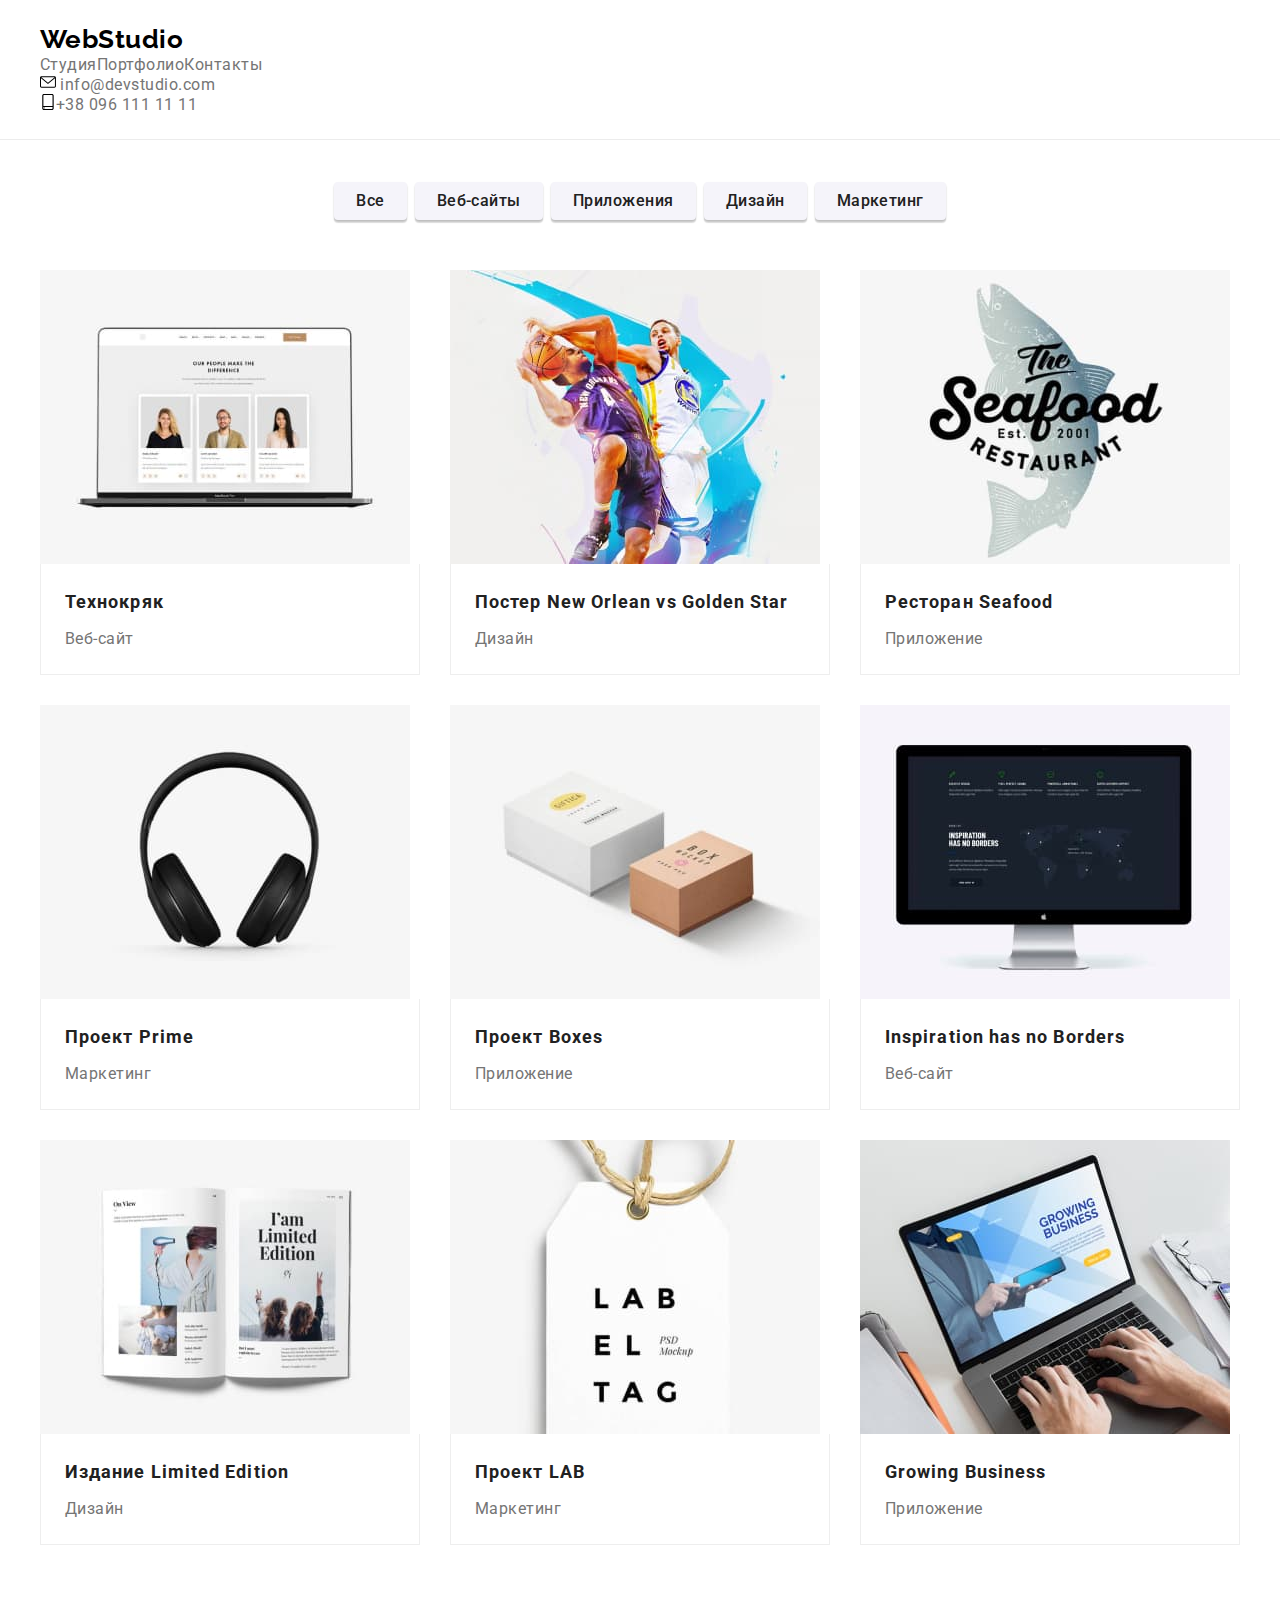
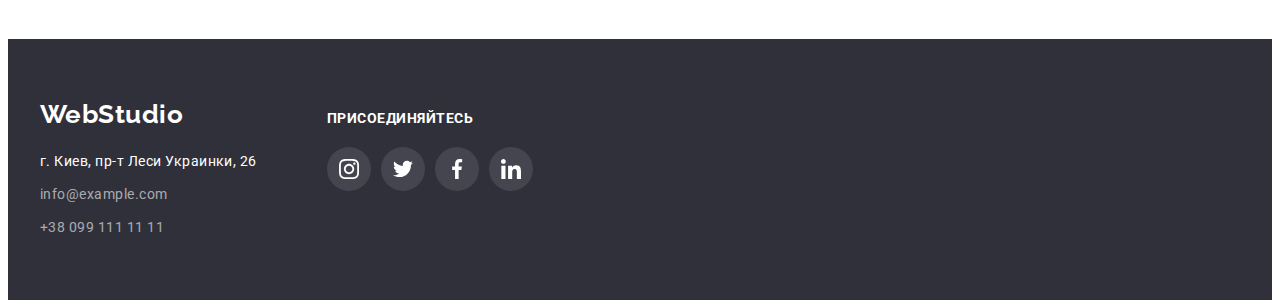
==== portfolio.html @ ff33acdc "Начало 7дз" ====
<!DOCTYPE html>
<html lang="en">

<head>
    <meta charset="UTF-8">
    <meta http-equiv="X-UA-Compatible" content="IE=edge">
    <meta name="viewport" content="width=device-width, initial-scale=1.0">
    <title>Document</title>
    <link rel="preconnect" href="https://fonts.googleapis.com">
    <link rel="preconnect" href="https://fonts.gstatic.com" crossorigin>
    <link
        href="https://fonts.googleapis.com/css2?family=Raleway:wght@700&family=Roboto:wght@400;500;700;900&display=swap"
        rel="stylesheet">
    <link rel="stylesheet" href="https://cdnjs.cloudflare.com/ajax/libs/modern-normalize/1.1.0/modern-normalize.min.css"
        integrity="sha512-wpPYUAdjBVSE4KJnH1VR1HeZfpl1ub8YT/NKx4PuQ5NmX2tKuGu6U/JRp5y+Y8XG2tV+wKQpNHVUX03MfMFn9Q=="
        crossorigin="anonymous" referrerpolicy="no-referrer"/>
    <link rel="stylesheet" href="./css/styles.css">
</head>

<body>

    <!-- HEADER -->

    <header class="header">
        <div class="container header-box">
            <a href="./index.html" class="logo"><span class="item">Web</span>Studio</a>
            <nav>
                <ul class="nav">
                    <li class="nav-item">
                        <a href="index.html" class="nav-link">Студия</a>
                    </li>
                    <li class="nav-item">
                        <a href="portfolio.html" class="nav-link current">Портфолио</a>
                    </li>
                    <li class="nav-item">
                        <a href="#contact" class="nav-link">Контакты</a>
                    </li>
                </ul>
            </nav>
            <ul class="list">
                <li class="list-item">
                    <a href="mailto:info@devstudio.com" class="nav-contact">
                        <svg class="list-icon" width="16" height="16">
                            <use href="./images/icons.svg#envelope"></use>
                        </svg> info@devstudio.com
                    </a>
                </li>
                <li class="list-item">
                    <a href="tel:+380961111111" class="nav-contact">
                        <svg class="list-icon" width="16" height="16">
                            <use href="./images/icons.svg#smartphone"></use>
                        </svg>+38 096 111 11 11
                    </a>
                </li>
            </ul>
        </div>
    </header>


    <main>
        <section class="portfolio">
            <div class="container ">
                <h1 class="hiden-title">Галерея проектов</h1>
                <ul class="filter">
                    <li class="filter-item">
                        <button type="button" class="filter-btn">Все</button>
                    </li>
                    <li class="filter-item">
                        <button type="button" class="filter-btn">Веб-сайты</button>
                    </li>
                    <li class="filter-item">
                        <button type="button" class="filter-btn">Приложения</button>
                    </li>
                    <li class="filter-item">
                        <button type="button" class="filter-btn">Дизайн</button>
                    </li>
                    <li class="filter-item">
                        <button type="button" class="filter-btn">Маркетинг</button>
                    </li>
                </ul>
                <ul class="project">
                    <li class="project-item">
                        <a href="">
                            <div class="project-thumb">
                                <img src="images/lud.jpg" Alt="Три человека" width="370">
                                <p class="project-overlay" >Технокряк это современная площадка распространения коронавируса. Компании используют эту платформу для цифрового шпионажа и атак на защищённые сервера конкурентов.</p>
                            </div>
                            <div class="project-box">
                                <h2 class="project-title">Технокряк</h2>
                                <p class="project-text">Веб-сайт</p>
                            </div>
                        </a>
                    </li>
                    <li class="project-item">
                        <a href="">
                            <div class="project-thumb">
                                <img src="images/kar.jpg" Alt="Баскетболисты" width="370">
                                <p class="project-overlay" >Технокряк это современная площадка распространения коронавируса. Компании используют эту платформу для цифрового шпионажа и атак на защищённые сервера конкурентов.</p>
                            </div>
                            <div class="project-box">
                                <h2 class="project-title">Постер New Orlean vs Golden Star</h2>
                                <p class="project-text">Дизайн</p>
                            </div>
                        </a>
                    </li>
                    <li class="project-item">
                        <a href="">
                            <div class="project-thumb">
                                <img src="images/logo.jpg" Alt="Логотип ресторана" width="370">
                                <p class="project-overlay" >Технокряк это современная площадка распространения коронавируса. Компании используют эту платформу для цифрового шпионажа и атак на защищённые сервера конкурентов.</p>
                            </div>
                            <div class="project-box">
                                <h2 class="project-title">Ресторан Seafood</h2>
                                <p class="project-text">Приложение</p>
                            </div>
                        </a>
                    </li>
                    <li class="project-item">
                        <a href="">
                            <div class="project-thumb">
                                <img src="images/nua.jpg" Alt="Наушники" width="370">
                                <p class="project-overlay" >Технокряк это современная площадка распространения коронавируса. Компании используют эту платформу для цифрового шпионажа и атак на защищённые сервера конкурентов.</p>
                            </div>
                            <div class="project-box">
                                <h2 class="project-title">Проект Prime</h2>
                                <p class="project-text">Маркетинг</p>
                            </div>
                        </a>
                    </li>
                    <li class="project-item">
                        <a href="">
                            <div class="project-thumb">
                                <img src="images/kub.jpg" Alt="Две коробки" width="370">
                                <p class="project-overlay" >Технокряк это современная площадка распространения коронавируса. Компании используют эту платформу для цифрового шпионажа и атак на защищённые сервера конкурентов.</p>
                            </div>
                            <div class="project-box">
                                <h2 class="project-title">Проект Boxes</h2>
                                <p class="project-text">Приложение</p>
                            </div>
                        </a>
                    </li>
                    <li class="project-item">
                        <a href="">
                            <div class="project-thumb">
                                <img src="images/com.jpg" Alt="Монитор" width="370">
                                <p class="project-overlay" >Технокряк это современная площадка распространения коронавируса. Компании используют эту платформу для цифрового шпионажа и атак на защищённые сервера конкурентов.</p>
                            </div>
                            <div class="project-box">
                                <h2 class="project-title">Inspiration has no Borders</h2>
                                <p class="project-text">Веб-сайт</p>
                            </div>
                        </a>
                    </li>
                    <li class="project-item">
                        <a href="">
                            <div class="project-thumb">
                                <img src="images/kniga.jpg" Alt="Открытая книга" width="370">
                                <p class="project-overlay" >Технокряк это современная площадка распространения коронавируса. Компании используют эту платформу для цифрового шпионажа и атак на защищённые сервера конкурентов.</p>
                            </div>
                            <div class="project-box">
                                <h2 class="project-title">Издание Limited Edition</h2>
                                <p class="project-text">Дизайн</p>
                            </div>
                        </a>
                    </li>
                    <li class="project-item">
                        <a href="">
                            <div class="project-thumb">
                                <img src="images/yarl.jpg" Alt="Ярлык" width="370">
                                <p class="project-overlay" >Технокряк это современная площадка распространения коронавируса. Компании используют эту платформу для цифрового шпионажа и атак на защищённые сервера конкурентов.</p>
                            </div>
                            <div class="project-box">
                                <h2 class="project-title">Проект LAB</h2>
                                <p class="project-text">Маркетинг</p>
                            </div>
                        </a>
                    </li>
                    <li class="project-item">
                        <a href="">
                            <div class="project-thumb">
                                <img src="images/not.jpg" Alt="Набирание текста на ноутбуке" width="370">
                                <p class="project-overlay" >Технокряк это современная площадка распространения коронавируса. Компании используют эту платформу для цифрового шпионажа и атак на защищённые сервера конкурентов.</p>
                            </div>
                            <div class="project-box">
                                <h2 class="project-title">Growing Business</h2>
                                <p class="project-text">Приложение</p>
                            </div>
                        </a>
                    </li>
                </ul>
            </div>
        </section>
    </main>

    <!-- FOOTER -->

    <footer class="footer">
        <div class="container footer-box">
            <div>
                <a href="./index.html" class="logo-footer"><span class="item">Web</span>Studio</a>
                <address id="contact">
                    <ul class="contacts-list">
                        <li class="contacts-item">
                            <a href="https://goo.gl/maps/67UM73fhqofaFtAK9" target="_blank" rel="noreferrer noopener"
                                class="contacts-address">г.
                                Киев, пр-т Леси Украинки, 26
                            </a>
                        </li>
                        <li class="contacts-item">
                            <a href="mailto:info@example.com" class="contacts-link">info@example.com</a>
                        </li>
                        <li class="contacts-item">
                            <a href="tel:+380991111111" class="contacts-link">+38 099 111 11 11</a>
                        </li>
                    </ul>
                </address>
            </div>

            <div class="footer-footer">
                <h2 class="footer-title">Присоединяйтесь</h2>
                <ul class="social-list">
                    <li class="social-item">
                        <a href="https://www.instagram.com" target="_blank" rel="noreferrer noopener"
                            class="social-link footer-link">
                            <svg class="social-icon" width="20" height="20">
                                <use href="./images/icons.svg#instagram"></use>
                            </svg>
                        </a>
                    </li>
                    <li class="social-item">
                        <a href="https://twitter.com" target="_blank" rel="noreferrer noopener"
                            class="social-link footer-link">
                            <svg class="social-icon" width="20" height="20">
                                <use href="./images/icons.svg#twitter"></use>
                            </svg>
                        </a>
                    </li>
                    <li class="social-item">
                        <a href="https://m.facebook.com" target="_blank" rel="noreferrer noopener"
                            class="social-link footer-link">
                            <svg class="social-icon" width="20" height="20">
                                <use href="./images/icons.svg#facebook"></use>
                            </svg>
                        </a>
                    </li>
                    <li class="social-item">
                        <a href="https://www.linkedin.com" target="_blank" rel="noreferrer noopener"
                            class="social-link footer-link">
                            <svg class="social-icon" width="20" height="20">
                                <use href="./images/icons.svg#linkedin"></use>
                            </svg>
                        </a>
                    </li>
                </ul>
            </div>
        </div>
    </footer>
</body>

</html>
---- css/styles.css ----
:root {
  --basic-color: #757575;
  --secondary-color: #212121;
  --accent-color: #2196f3;
  --background-color: #ffffff;
  --second-color: #2f303a;
  --grey-color: #f5f4fa;
}

body {
  padding-top: 80px;
  background-color: var(--background-color);
  background-color: var(--background-color);
  color: var(--basic-color);
  font-family: "Roboto", sans-serif;
  letter-spacing: 0.03em;
  text-decoration: none;
}

a {
  text-decoration: none;
  color: inherit;
}

ul {
  list-style: none;
  padding: 0;
  margin: 0;
}

h1,
h2,
h3,
h4,
p {
  margin: 0;
}

section {
  padding-top: 94px;
  padding-bottom: 94px;
}

::placeholder {
  font-size: 14px;
  line-height: 1.14;
  letter-spacing: 0.01em;
  color: rgba(117, 117, 117, 0.5);
}

.container {
  width: 1200px;
  padding-left: 15px;
  padding-right: 15px;
  margin-left: auto;
  margin-right: auto;
}

header {
  position: fixed;
  width: 100%;
  background: var(--background-color);
  top: 0;
  left: 0;
  padding-top: 24px;
  padding-bottom: 25px;
  border-bottom: 1px solid #ececec;

  z-index: 9;
}

.header {
  display: flex;
  align-items: center;
}

.nav {
  display: flex;
}

.contacts {
  display: flex;
  margin-left: auto;
}

.nav__item:not(:last-child) {
  margin-right: 50px;
}

.contacts__item:not(:last-child) {
  margin-right: 50px;
}

.logo {
  margin-right: 93px;
  font-family: "Raleway", sans-serif;
  font-weight: 700;
  font-size: 26px;
  line-height: 1.19;
  color: #000000;
}
.logo-item {
  color: var(--accent-color);
}

.nav__link {
  position: relative;
  padding-top: 32px;
  padding-bottom: 32px;
  font-weight: 500;
  font-size: 14px;
  line-height: 1.14;
  letter-spacing: 0.02em;
  color: var(--secondary-color);

  transition: color 250ms cubic-bezier(0.4, 0, 0.2, 1);
}

.nav__link--current {
  color: var(--accent-color);
}

.nav__link--current::after {
  content: " ";
  position: absolute; 
  left: 0px;
  bottom: 0px;
  width: 100%;
  height: 4px;
  background: var(--accent-color);
  border-radius: 2px;
}


.nav__link:hover,
.nav__link:focus {
  color: var(--accent-color);
}

.contacts__link {
  display: flex;
  font-weight: 500;
  font-size: 14px;
  line-height: 1.14;
  letter-spacing: 0.02em;
  color: var(--basic-color);
  fill: var(--basic-color);

  transition: fill 250ms cubic-bezier(0.4, 0, 0.2, 1), 
  color 250ms cubic-bezier(0.4, 0, 0.2, 1);
}
.contacts__link:hover,
.contacts__link:focus {
  color: var(--accent-color);
  fill: var(--accent-color);
}

.contacts__icon {
  margin-right: 10px;
}

/* HERO */

.hero {
  padding-top: 200px;
  padding-bottom: 200px;
  text-align: center;

  max-width: 1600px;
  max-height: 600px;
  margin-left: auto;
  margin-right: auto;
  background: #c4c4c4;
  background-image: linear-gradient(
      to right,
      rgba(47, 48, 58, 0.4),
      rgba(47, 48, 58, 0.4)
    ),
    url("../images/Img.jpeg");
  background-repeat: no-repeat;
  background-position: center;
  background-size: cover;
}

.hero-title {
  margin-bottom: 30px;
  font-weight: 900;
  font-size: 44px;
  line-height: 1.36;
  letter-spacing: 0.06em;
  text-transform: uppercase;
  color: var(--background-color);
}

.button {
  display: inline-block;
  border-radius: 4px;
  padding: 10px 32px;
  min-width: 200px;
  min-height: 50px;

  background: var(--accent-color);
  box-shadow: 0px 4px 4px rgba(0, 0, 0, 0.15);
  border: var(--accent-color);

  color: var(--background-color);
  font-weight: 700;
  font-size: 16px;
  line-height: 1.88;
  letter-spacing: 0.06em;
  text-decoration: none;
  text-align: center;

  transition: background-color 250ms cubic-bezier(0.4, 0, 0.2, 1), 
  color 250ms cubic-bezier(0.4, 0, 0.2, 1);
}
.button:hover,
.button:focus {
  background-color: var(--background-color);
  color: var(--accent-color);
}

/* MODAL */
.backdrop {
  position: fixed;
  top: 0;
  left: 0;
  width: 100%;
  height: 100%;
  background: rgba(0, 0, 0, 0.2);

  opacity: 1;
  transition: opacity 250ms cubic-bezier(0.4, 0, 0.2, 1);
  z-index: 10;
}

.backdrop.is-hidden {
  opacity: 0;
  pointer-events: none;
} 

.modal {
position: absolute;
top: 50%;
left: 50%;
padding: 40px;
transform: translate(-50%, -50%);
min-width: 528px;
min-height: 581px;

background: var(--background-color);
box-shadow: 0px 1px 3px rgba(0, 0, 0, 0.12), 0px 1px 1px rgba(0, 0, 0, 0.14), 0px 2px 1px rgba(0, 0, 0, 0.2);
border-radius: 4px;
}

.button-close {
  position: absolute;
  display: flex;
  align-items: center;
  justify-content: center;
  padding: 0px;
  top: 8px;
  right: 8px;
  width: 30px;
  height: 30px;
  border: none;
  background: var(--background-color);
  cursor: pointer;
}

.modal-close {
  transition: fill 250ms cubic-bezier(0.4, 0, 0.2, 1);
}

.modal-close:hover,
.modal-close:focus {
  fill: var(--accent-color);
}

.modal-title {
  margin-bottom: 30px;
  margin-top: 0px;
  font-weight: 700;
  font-size: 20px;
  line-height: 1.15;
  text-align: center;
  letter-spacing: 0.03em;

  color: var(--secondary-color);
}

.form {
  width: 100%
}

.form-label {
  position: relative;
  display: flex;
  flex-direction: column;
  margin-bottom: 28px;

  transition: fill 250ms cubic-bezier(0.4, 0, 0.2, 1);
}

.form-comment {
  margin-bottom: 20px;
}

.form-text {
  position: absolute;
  top: -18px;
  width: 25px;
  height: 14px;
  
  font-size: 12px;
  line-height: 1.16;
  letter-spacing: 0.01em;

  color: var(--basic-color);
}

.form-input {
  outline: none;
  height: 40px;
  padding: 12px;
  padding-left: 42px;
  border: 1px solid rgba(33, 33, 33, 0.2);
  border-radius: 4px;
  cursor: pointer;

  transition: border 250ms cubic-bezier(0.4, 0, 0.2, 1);
}

.form-input:hover,
.form-input:focus,
.form-textarea:hover,
.form-textarea:focus {
  border: 1px solid var(--accent-color);
}

.form-item {
  position: absolute;
  transform: translateY(50%);
  left: 12px;
}

.form-label:hover,
.form-label:focus {
  fill: var(--accent-color)
}

.form-input:focus ~ .form-item {
  fill: var(--accent-color);
}

.form-textarea {
  outline: none;
  border: 1px solid rgba(33, 33, 33, 0.2);
  border-radius: 4px;
  padding: 12px 16px;
  width: 100%;
  min-height: 120px;
  resize: none;
}

.checkbox {
  display: flex;
  align-items: center;
  justify-content: center;
  margin-bottom: 30px;
  font-size: 14px;
  line-height: 1.71;
  letter-spacing: 0.03em;

  color: var(--basic-color); 
}

.checkbox-input {
  /* appearance: none; */
  position: absolute;
  width: 1px;
  height: 1px;
  margin: -1px;
  border: 0px;
  padding: 0px;
  clip: rect(0 0 0 0);
  overflow: hidden;
}

.checkbox-input:checked + .checkbox-item {
  border-color: var(--accent-color);
  background-color: var(--accent-color);
}

.checkbox-item {
    display: flex;
    width: 16px;
    height: 15px;
    margin-right: 7px;
    align-items: center;
    border: solid 2px var(--secondary-color);
    border-radius: 2px;

    transition: background-color 250ms cubic-bezier(0.4, 0, 0.2, 1),
    border 250ms cubic-bezier(0.4, 0, 0.2, 1);
}

.terms {
  position: relative;
  color: var(--accent-color);
}

.terms:after {
  content: " ";
  position: absolute; 
  left: 0px;
  bottom: 1px;
  width: 100%;
  height: 1px;
  background: var(--accent-color);
}

.form-btn {
  padding: 10px 55px 10px 56px;
  font-weight: 700;
  font-size: 16px;
  line-height: 1.88;

  align-items: center;
  text-align: center;
  letter-spacing: 0.06em;
  cursor: pointer;

  color: var(--background-color);
  width: 200px;
  height: 50px;

  background: var(--accent-color);
  box-shadow: 0px 4px 4px rgba(0, 0, 0, 0.15);
  border-radius: 4px;
  border: none;

  transition: background-color 250ms cubic-bezier(0.4, 0, 0.2, 1), 
  color 250ms cubic-bezier(0.4, 0, 0.2, 1);
}

.form-btn:hover,
.form-btn:focus {
  color: var(--accent-color);
  background: var(--background-color);
}



/* ADVANTAGE */
.advantage-title {
  display: none;
}

.advantage-list {
  display: flex;
}

.advantage-item:not(:last-child) {
  margin-right: 30px;
}

.advantage-item {
  width: calc((100% - 90px) / 4);
}

.advantage-box {
  display: flex;
  background: var(--grey-color);
  border-radius: 4px;
  margin-bottom: 30px;
  height: 120px;
  align-items: center;
  justify-content: center;
}

.advantage-icon {
  display: flex;
  width: 70px;
  height: 70px;
}

.advantage-name {
  margin-bottom: 10px;
  font-weight: 700;
  font-size: 14px;
  line-height: 1.14;
  text-transform: uppercase;
  color: var(--secondary-color);
}

.advantage-text {
  font-size: 14px;
  line-height: 1.71;
  color: var(--basic-color);
}

/* WORK */

.work {
  padding-top: 0px;
}

.work-title {
  margin-bottom: 50px;
  font-weight: 700;
  font-size: 36px;
  line-height: 1.16;
  text-align: center;
  color: var(--secondary-color);
}

.work-list {
  display: flex;
}

.work-list img {
  display: block;
}

.work-item {
  position: relative;
  display: inline;
}

.work-item:not(:last-child) {
  margin-right: 30px;
}

.applications {
  position: absolute;
  bottom: 0;
  min-width: 370px;
  min-height: 70px;
  background: rgba(47, 48, 58, 0.8);
}

.applications-text {
padding-top: 27px;
padding-bottom: 27px;
font-size: 14px;
line-height: 1.14;
text-align: center;
color: var(--background-color);

}

/* TEAM */
.team {
  text-align: center;
  background-color: var(--grey-color);
}

.team-title {
  margin-bottom: 50px;
  font-weight: 700;
  font-size: 36px;
  line-height: 1.16;
  color: var(--secondary-color);
}

.team-list {
  display: flex;
}

.team-item {
  padding-bottom: 30px;
  background: var(--background-color);
  box-shadow: 0px 1px 3px rgba(0, 0, 0, 0.12), 0px 1px 1px rgba(0, 0, 0, 0.14),
    0px 2px 1px rgba(0, 0, 0, 0.2);
  border-radius: 0px 0px 4px 4px;
}

.team-item:not(:last-child) {
  margin-right: 30px;
}

.social-list {
  display: flex;
  justify-content: center;
}

.social-link {
  display: flex;
  justify-content: center;
  align-items: center;
  width: 44px;
  height: 44px;
  border-radius: 50%;
  fill: #afb1b8;
  background: rgba(255, 255, 255, 0.1);

  transition: background-color 250ms cubic-bezier(0.4, 0, 0.2, 1),
   fill 250ms cubic-bezier(0.4, 0, 0.2, 1);
}

.social-link:hover,
.social-link:focus {
  background-color: var(--accent-color);
  fill: var(--background-color);
}

.social-item:not(:last-child) {
  margin-right: 10px;
}

.team-name {
  margin-top: 30px;
  font-weight: 500;
  font-size: 16px;
  line-height: 1.19;
  text-align: center;
  color: var(--secondary-color);
}
.team-job {
  margin-top: 10px;
  margin-bottom: 16px;
  font-size: 16px;
  line-height: 1.19;
  text-align: center;
  color: var(--basic-color);
}

/* CLIENTS */

.clients-title {
  margin-bottom: 50px;
  font-weight: 700;
  font-size: 36px;
  line-height: 1.16;
  text-align: center;
  color: var(--secondary-color);
}

.clients-list {
  display: flex;
}

.clients-item:not(:last-child) {
  margin-right: 30px;
}

.clients-link {
  display: flex;
  justify-content: center;
  align-items: center;
  width: 170px;
  height: 92px;
  border: 1px solid #afb1b8;
  border-radius: 4px;
  fill: #afb1b8;

  transition: border-color 250ms cubic-bezier(0.4, 0, 0.2, 1), 
  fill 250ms cubic-bezier(0.4, 0, 0.2, 1);
}

.clients-link:hover,
.clients-link:focus {
  border-color: var(--accent-color);
  fill: var(--accent-color);
}

/* FOOTER */

.logo-footer {
  font-family: "Raleway", sans-serif;
  font-weight: 700;
  font-size: 26px;
  line-height: 1.19;
  color: var(--background-color);
}

.footer {
  padding-top: 60px;
  padding-bottom: 60px;
  background: var(--second-color);
}

.footer-box {
  display: flex;
  align-items: baseline;
}

.contacts-link {
  font-style: normal;
  font-size: 14px;
  line-height: 1.71;
  color: rgba(255, 255, 255, 0.6);

  transition: color 250ms cubic-bezier(0.4, 0, 0.2, 1);
}

.contacts-list {
  margin-top: 20px;
}

.contacts-item:not(:first-child) {
  margin-top: 9px;
}
.contacts-address {
  font-style: normal;
  font-size: 14px;
  line-height: 1.71;
  color: var(--background-color);
  transition: color 250ms cubic-bezier(0.4, 0, 0.2, 1);
}

.contacts-link:hover,
.contacts-address:hover,
.contacts-link:focus,
.contacts-address:focus {
  color: var(--accent-color);
}

.footer-footer {
  margin-left: 70px;
}

.footer-title {
  margin-bottom: 20px;
  font-weight: 700;
  font-size: 14px;
  line-height: 1.14;
  text-transform: uppercase;

  color: var(--background-color);
}

.footer-link {
  fill: var(--background-color);
}

.footer-subscription {
  margin-left: 93px;
}

.footer-form {
  display: flex;
  min-width: 570px;
}

.input-subscription {
  padding-left: 16px;
  min-width: 358px;
  font-size: 16px;
  line-height: 1.25;
  letter-spacing: 0.03em;

  outline: none;
  background: var(--second-color);
  color: rgba(255, 255, 255, 0.6);
  border: 1px solid rgba(255, 255, 255, 0.3);
  filter: drop-shadow(0px 4px 4px rgba(0, 0, 0, 0.15));
  border-radius: 4px;
}

.input-subscription::placeholder {
  color: rgba(255, 255, 255, 0.6);
}

.btn-subscription {
  display: flex;
  margin-left: 12px;
  width: 200px;
  height: 50px;
  padding: 10px 28px 10px 29px;

  font-weight: 700;
  font-size: 16px;
  line-height: 1.88;

  align-items: center;
  text-align: center;
  letter-spacing: 0.06em;

  color: var(--background-color);
  fill: var(--background-color);

  background: var(--accent-color);
  box-shadow: 0px 4px 4px rgba(0, 0, 0, 0.15);
  border-radius: 4px;
  border: none;

  transition: background-color 250ms cubic-bezier(0.4, 0, 0.2, 1), 
  color 250ms cubic-bezier(0.4, 0, 0.2, 1), 
  fill 250ms cubic-bezier(0.4, 0, 0.2, 1);
}

.btn-subscription:hover,
.btn-subscription:focus {
  background-color: var(--background-color);
  color: var(--accent-color);
  fill: var(--accent-color);
}

.send-icon {
  margin-left: 10px;
}

/* Портфолио */

.hiden-title {
  display: none;
}

.filter {
  display: flex;
  justify-content: center;
  margin-bottom: 50px;
}

.filter-btn {
  padding: 6px 22px;
  box-shadow: 0px 3px 1px rgba(0, 0, 0, 0.1), 0px 1px 2px rgba(0, 0, 0, 0.08),
    0px 2px 2px rgba(0, 0, 0, 0.12);
  background: var(--grey-color);
  border-radius: 4px;
  border: transparent;
  cursor: pointer;

  font-family: "Roboto", sans-serif;
  color: var(--secondary-color);
  font-weight: 500;
  font-size: 16px;
  line-height: 1.62;
  letter-spacing: 0.03em;
  text-align: center;
 
  transition: background-color 250ms cubic-bezier(0.4, 0, 0.2, 1), 
  color 250ms cubic-bezier(0.4, 0, 0.2, 1);

}

.filter-item:not(:last-child) {
  margin-right: 8px;
}

.filter-btn:hover,
.filter-btn:focus {
  background-color: var(--accent-color);
  color: var(--background-color);
}

.project {
  display: flex;
  flex-wrap: wrap;
}

.project-item:nth-child(3n) {
  margin-right: 0px;
}

.project-item {
  width: calc((100% - 60px) / 3);
  margin-right: 30px;
  margin-bottom: 30px;
  background: var(--background-color);
}

.project-item:hover {
    box-shadow: 0px 1px 1px rgba(0, 0, 0, 0.12), 0px 4px 4px rgba(0, 0, 0, 0.06),
    1px 4px 6px rgba(0, 0, 0, 0.16);
}

.project-item:nth-last-child(-n + 3) {
  margin-bottom: 0px;
}

.project-item img {
  display: block;
}

.project-box {
  display: block;
  margin-top: 0px;
  padding: 20px 24px;
  background: var(--background-color);

  border-bottom: 1px solid #eeeeee;
  border-left: 1px solid #eeeeee;
  border-right: 1px solid #eeeeee;
}

.project-title {
  margin-bottom: 4px;
  font-weight: 700;
  font-size: 18px;
  line-height: 2;
  letter-spacing: 0.06em;
  color: var(--secondary-color);
}

.project-text {
  font-size: 16px;
  line-height: 1.88;
  color: var(--basic-color);
}

.project-thumb {
  position: relative;
  overflow: hidden;
}

.project-overlay {
  position: absolute;
  left: 0px;
  bottom: 0px;
  height: 100%;
  width: 100%; 
  font-size: 18px;
  line-height: 1.56;
  padding: 63px 24px;
  color: var(--background-color);
  background: var(--accent-color);


  transform: translateY(100%);
  transition: transform 250ms cubic-bezier(0.4, 0, 0.2, 1);
}

.project-item:hover .project-overlay {
  transform: translateY(0);
}
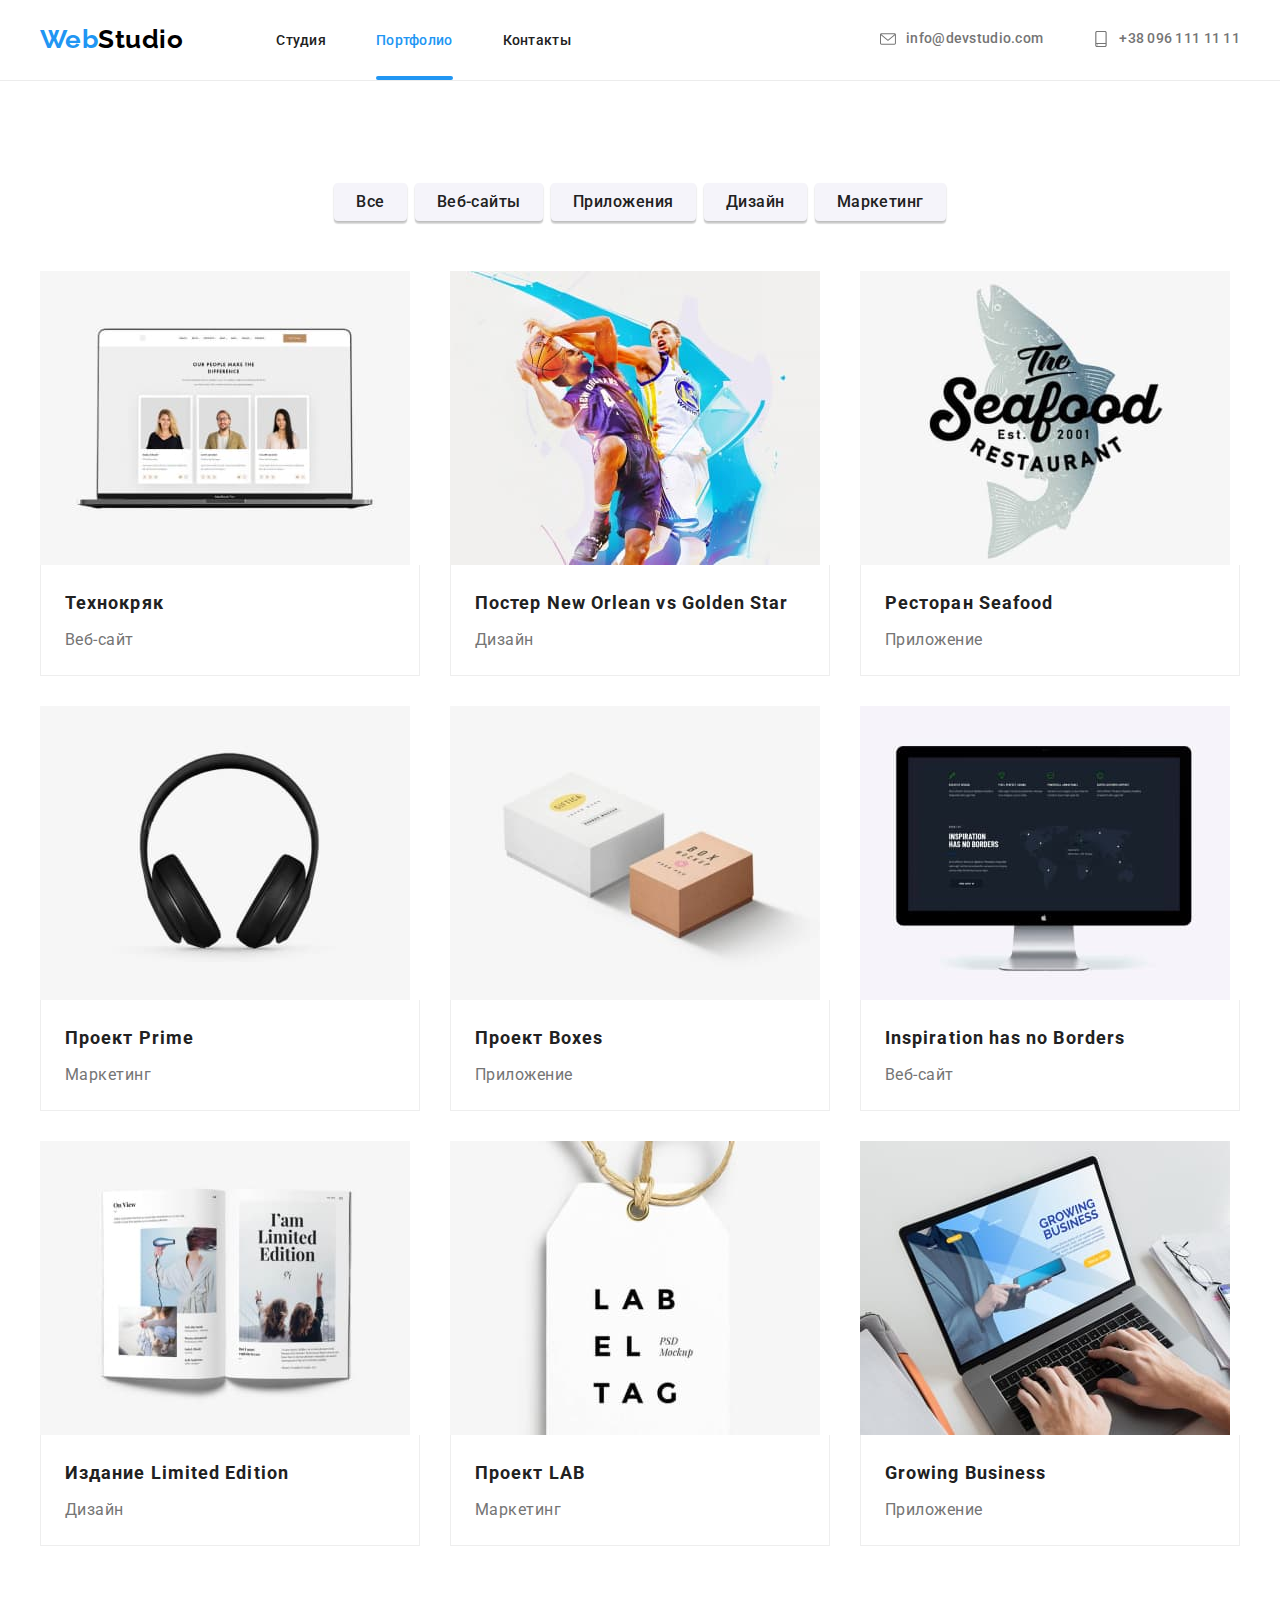
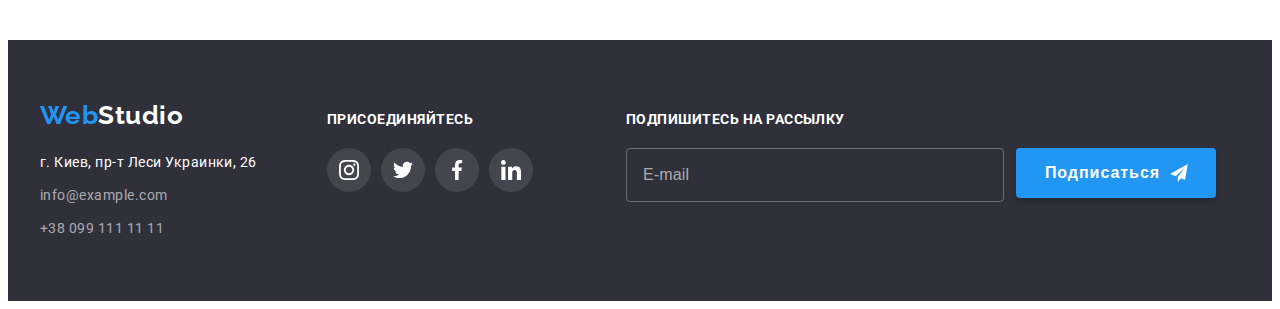
==== commit 4f1bbb52: "Закончила портфолио" ====
--- a/portfolio.html
+++ b/portfolio.html
@@ -20,34 +20,37 @@
 <body>
 
     <!-- HEADER -->
-
-    <header class="header">
-        <div class="container header-box">
-            <a href="./index.html" class="logo"><span class="item">Web</span>Studio</a>
-            <nav>
+    <header class="page-header">
+        <div class="container header">
+            <a href="./index.html" class="logo"><span class="logo-item">Web</span>Studio</a>
+            <nav class="page-header__nav">
                 <ul class="nav">
-                    <li class="nav-item">
-                        <a href="index.html" class="nav-link">Студия</a>
-                    </li>
-                    <li class="nav-item">
-                        <a href="portfolio.html" class="nav-link current">Портфолио</a>
-                    </li>
-                    <li class="nav-item">
-                        <a href="#contact" class="nav-link">Контакты</a>
+
+                    
+                    <li class="nav__item">
+                        <a href="index.html" class="nav__link">Студия</a>
+                    </li>
+                    
+
+                    <li class="nav__item">
+                        <a href="portfolio.html" class="nav__link nav__link--current">Портфолио</a>
+                    </li>
+                    <li class="nav__item">
+                        <a href="#contact" class="nav__link">Контакты</a>
                     </li>
                 </ul>
             </nav>
-            <ul class="list">
-                <li class="list-item">
-                    <a href="mailto:info@devstudio.com" class="nav-contact">
-                        <svg class="list-icon" width="16" height="16">
+            <ul class="contacts">
+                <li class="contacts__item">
+                    <a href="mailto:info@devstudio.com" class="contacts__link">
+                        <svg class="contacts__icon" width="16" height="16">
                             <use href="./images/icons.svg#envelope"></use>
                         </svg> info@devstudio.com
                     </a>
                 </li>
-                <li class="list-item">
-                    <a href="tel:+380961111111" class="nav-contact">
-                        <svg class="list-icon" width="16" height="16">
+                <li class="contacts__item">
+                    <a href="tel:+380961111111" class="contacts__link">
+                        <svg class="contacts__icon" width="16" height="16">
                             <use href="./images/icons.svg#smartphone"></use>
                         </svg>+38 096 111 11 11
                     </a>
@@ -78,112 +81,112 @@
                         <button type="button" class="filter-btn">Маркетинг</button>
                     </li>
                 </ul>
-                <ul class="project">
-                    <li class="project-item">
-                        <a href="">
-                            <div class="project-thumb">
+                <ul class="portfolio__list">
+                    <li class="portfolio__item">
+                        <a href="" class="project">
+                            <div class="project__thumb">
                                 <img src="images/lud.jpg" Alt="Три человека" width="370">
-                                <p class="project-overlay" >Технокряк это современная площадка распространения коронавируса. Компании используют эту платформу для цифрового шпионажа и атак на защищённые сервера конкурентов.</p>
-                            </div>
-                            <div class="project-box">
-                                <h2 class="project-title">Технокряк</h2>
-                                <p class="project-text">Веб-сайт</p>
-                            </div>
-                        </a>
-                    </li>
-                    <li class="project-item">
-                        <a href="">
-                            <div class="project-thumb">
+                                <p class="project__overlay" >Технокряк это современная площадка распространения коронавируса. Компании используют эту платформу для цифрового шпионажа и атак на защищённые сервера конкурентов.</p>
+                            </div>
+                            <div class="project__box">
+                                <h2 class="project__title">Технокряк</h2>
+                                <p class="project__text">Веб-сайт</p>
+                            </div>
+                        </a>
+                    </li>
+                    <li class="portfolio__item">
+                        <a href="" class="project">
+                            <div class="project__thumb">
                                 <img src="images/kar.jpg" Alt="Баскетболисты" width="370">
-                                <p class="project-overlay" >Технокряк это современная площадка распространения коронавируса. Компании используют эту платформу для цифрового шпионажа и атак на защищённые сервера конкурентов.</p>
-                            </div>
-                            <div class="project-box">
-                                <h2 class="project-title">Постер New Orlean vs Golden Star</h2>
-                                <p class="project-text">Дизайн</p>
-                            </div>
-                        </a>
-                    </li>
-                    <li class="project-item">
-                        <a href="">
-                            <div class="project-thumb">
+                                <p class="project__overlay" >Технокряк это современная площадка распространения коронавируса. Компании используют эту платформу для цифрового шпионажа и атак на защищённые сервера конкурентов.</p>
+                            </div>
+                            <div class="project__box">
+                                <h2 class="project__title">Постер New Orlean vs Golden Star</h2>
+                                <p class="project__text">Дизайн</p>
+                            </div>
+                        </a>
+                    </li>
+                    <li class="portfolio__item">
+                        <a href="" class="project">
+                            <div class="project__thumb">
                                 <img src="images/logo.jpg" Alt="Логотип ресторана" width="370">
-                                <p class="project-overlay" >Технокряк это современная площадка распространения коронавируса. Компании используют эту платформу для цифрового шпионажа и атак на защищённые сервера конкурентов.</p>
-                            </div>
-                            <div class="project-box">
-                                <h2 class="project-title">Ресторан Seafood</h2>
-                                <p class="project-text">Приложение</p>
-                            </div>
-                        </a>
-                    </li>
-                    <li class="project-item">
-                        <a href="">
-                            <div class="project-thumb">
+                                <p class="project__overlay" >Технокряк это современная площадка распространения коронавируса. Компании используют эту платформу для цифрового шпионажа и атак на защищённые сервера конкурентов.</p>
+                            </div>
+                            <div class="project__box">
+                                <h2 class="project__title">Ресторан Seafood</h2>
+                                <p class="project__text">Приложение</p>
+                            </div>
+                        </a>
+                    </li>
+                    <li class="portfolio__item">
+                        <a href="" class="project">
+                            <div class="project__thumb">
                                 <img src="images/nua.jpg" Alt="Наушники" width="370">
-                                <p class="project-overlay" >Технокряк это современная площадка распространения коронавируса. Компании используют эту платформу для цифрового шпионажа и атак на защищённые сервера конкурентов.</p>
-                            </div>
-                            <div class="project-box">
-                                <h2 class="project-title">Проект Prime</h2>
-                                <p class="project-text">Маркетинг</p>
-                            </div>
-                        </a>
-                    </li>
-                    <li class="project-item">
-                        <a href="">
-                            <div class="project-thumb">
+                                <p class="project__overlay" >Технокряк это современная площадка распространения коронавируса. Компании используют эту платформу для цифрового шпионажа и атак на защищённые сервера конкурентов.</p>
+                            </div>
+                            <div class="project__box">
+                                <h2 class="project__title">Проект Prime</h2>
+                                <p class="project__text">Маркетинг</p>
+                            </div>
+                        </a>
+                    </li>
+                    <li class="portfolio__item">
+                        <a href="" class="project">
+                            <div class="project__thumb">
                                 <img src="images/kub.jpg" Alt="Две коробки" width="370">
-                                <p class="project-overlay" >Технокряк это современная площадка распространения коронавируса. Компании используют эту платформу для цифрового шпионажа и атак на защищённые сервера конкурентов.</p>
-                            </div>
-                            <div class="project-box">
-                                <h2 class="project-title">Проект Boxes</h2>
-                                <p class="project-text">Приложение</p>
-                            </div>
-                        </a>
-                    </li>
-                    <li class="project-item">
-                        <a href="">
-                            <div class="project-thumb">
+                                <p class="project__overlay" >Технокряк это современная площадка распространения коронавируса. Компании используют эту платформу для цифрового шпионажа и атак на защищённые сервера конкурентов.</p>
+                            </div>
+                            <div class="project__box">
+                                <h2 class="project__title">Проект Boxes</h2>
+                                <p class="project__text">Приложение</p>
+                            </div>
+                        </a>
+                    </li>
+                    <li class="portfolio__item">
+                        <a href="" class="project">
+                            <div class="project__thumb">
                                 <img src="images/com.jpg" Alt="Монитор" width="370">
-                                <p class="project-overlay" >Технокряк это современная площадка распространения коронавируса. Компании используют эту платформу для цифрового шпионажа и атак на защищённые сервера конкурентов.</p>
-                            </div>
-                            <div class="project-box">
-                                <h2 class="project-title">Inspiration has no Borders</h2>
-                                <p class="project-text">Веб-сайт</p>
-                            </div>
-                        </a>
-                    </li>
-                    <li class="project-item">
-                        <a href="">
-                            <div class="project-thumb">
+                                <p class="project__overlay" >Технокряк это современная площадка распространения коронавируса. Компании используют эту платформу для цифрового шпионажа и атак на защищённые сервера конкурентов.</p>
+                            </div>
+                            <div class="project__box">
+                                <h2 class="project__title">Inspiration has no Borders</h2>
+                                <p class="project__text">Веб-сайт</p>
+                            </div>
+                        </a>
+                    </li>
+                    <li class="portfolio__item">
+                        <a href="" class="project">
+                            <div class="project__thumb">
                                 <img src="images/kniga.jpg" Alt="Открытая книга" width="370">
-                                <p class="project-overlay" >Технокряк это современная площадка распространения коронавируса. Компании используют эту платформу для цифрового шпионажа и атак на защищённые сервера конкурентов.</p>
-                            </div>
-                            <div class="project-box">
-                                <h2 class="project-title">Издание Limited Edition</h2>
-                                <p class="project-text">Дизайн</p>
-                            </div>
-                        </a>
-                    </li>
-                    <li class="project-item">
-                        <a href="">
-                            <div class="project-thumb">
+                                <p class="project__overlay" >Технокряк это современная площадка распространения коронавируса. Компании используют эту платформу для цифрового шпионажа и атак на защищённые сервера конкурентов.</p>
+                            </div>
+                            <div class="project__box">
+                                <h2 class="project__title">Издание Limited Edition</h2>
+                                <p class="project__text">Дизайн</p>
+                            </div>
+                        </a>
+                    </li>
+                    <li class="portfolio__item">
+                        <a href="" class="project">
+                            <div class="project__thumb">
                                 <img src="images/yarl.jpg" Alt="Ярлык" width="370">
-                                <p class="project-overlay" >Технокряк это современная площадка распространения коронавируса. Компании используют эту платформу для цифрового шпионажа и атак на защищённые сервера конкурентов.</p>
-                            </div>
-                            <div class="project-box">
-                                <h2 class="project-title">Проект LAB</h2>
-                                <p class="project-text">Маркетинг</p>
-                            </div>
-                        </a>
-                    </li>
-                    <li class="project-item">
-                        <a href="">
-                            <div class="project-thumb">
+                                <p class="project__overlay" >Технокряк это современная площадка распространения коронавируса. Компании используют эту платформу для цифрового шпионажа и атак на защищённые сервера конкурентов.</p>
+                            </div>
+                            <div class="project__box">
+                                <h2 class="project__title">Проект LAB</h2>
+                                <p class="project__text">Маркетинг</p>
+                            </div>
+                        </a>
+                    </li>
+                    <li class="portfolio__item">
+                        <a href="" class="project">
+                            <div class="project__thumb">
                                 <img src="images/not.jpg" Alt="Набирание текста на ноутбуке" width="370">
-                                <p class="project-overlay" >Технокряк это современная площадка распространения коронавируса. Компании используют эту платформу для цифрового шпионажа и атак на защищённые сервера конкурентов.</p>
-                            </div>
-                            <div class="project-box">
-                                <h2 class="project-title">Growing Business</h2>
-                                <p class="project-text">Приложение</p>
+                                <p class="project__overlay" >Технокряк это современная площадка распространения коронавируса. Компании используют эту платформу для цифрового шпионажа и атак на защищённые сервера конкурентов.</p>
+                            </div>
+                            <div class="project__box">
+                                <h2 class="project__title">Growing Business</h2>
+                                <p class="project__text">Приложение</p>
                             </div>
                         </a>
                     </li>
@@ -196,65 +199,84 @@
 
     <footer class="footer">
         <div class="container footer-box">
-            <div>
-                <a href="./index.html" class="logo-footer"><span class="item">Web</span>Studio</a>
-                <address id="contact">
-                    <ul class="contacts-list">
-                        <li class="contacts-item">
-                            <a href="https://goo.gl/maps/67UM73fhqofaFtAK9" target="_blank" rel="noreferrer noopener"
-                                class="contacts-address">г.
+            <div class="footer-address">
+                <a href="./index.html" class="logo logo-footer"><span class="logo-item">Web</span>Studio</a>
+                <address id="contact" class="office">
+                    <ul class="office__list">
+                        <li class="office__item">
+                            <a href="https://goo.gl/maps/67UM73fhqofaFtAK9" target="_blank" rel="noreferrer noopener" class="office__address">г.
                                 Киев, пр-т Леси Украинки, 26
                             </a>
                         </li>
-                        <li class="contacts-item">
-                            <a href="mailto:info@example.com" class="contacts-link">info@example.com</a>
+                        <li class="office__item">
+                            <a href="mailto:info@example.com" class="office__link">info@example.com</a>
                         </li>
-                        <li class="contacts-item">
-                            <a href="tel:+380991111111" class="contacts-link">+38 099 111 11 11</a>
+                        <li class="office__item">
+                            <a href="tel:+380991111111" class="office__link">+38 099 111 11 11</a>
                         </li>
                     </ul>
                 </address>
             </div>
 
-            <div class="footer-footer">
-                <h2 class="footer-title">Присоединяйтесь</h2>
-                <ul class="social-list">
-                    <li class="social-item">
-                        <a href="https://www.instagram.com" target="_blank" rel="noreferrer noopener"
-                            class="social-link footer-link">
-                            <svg class="social-icon" width="20" height="20">
+            <div class="community">
+                <h2 class="subscribe-title">Присоединяйтесь</h2>
+                <ul class="networks">
+                    <li class="networks__item">
+                        <a href="https://www.instagram.com" target="_blank" rel="noreferrer noopener" class="networks__link footer-link">
+                            <svg width="20" height="20">
                                 <use href="./images/icons.svg#instagram"></use>
                             </svg>
                         </a>
                     </li>
-                    <li class="social-item">
-                        <a href="https://twitter.com" target="_blank" rel="noreferrer noopener"
-                            class="social-link footer-link">
-                            <svg class="social-icon" width="20" height="20">
+                    <li class="networks__item">
+                        <a href="https://twitter.com" target="_blank" rel="noreferrer noopener" class="networks__link footer-link">
+                            <svg width="20" height="20">
                                 <use href="./images/icons.svg#twitter"></use>
                             </svg>
                         </a>
                     </li>
-                    <li class="social-item">
-                        <a href="https://m.facebook.com" target="_blank" rel="noreferrer noopener"
-                            class="social-link footer-link">
-                            <svg class="social-icon" width="20" height="20">
+                    <li class="networks__item">
+                        <a href="https://m.facebook.com" target="_blank" rel="noreferrer noopener" class="networks__link footer-link">
+                            <svg width="20" height="20">
                                 <use href="./images/icons.svg#facebook"></use>
                             </svg>
                         </a>
                     </li>
-                    <li class="social-item">
-                        <a href="https://www.linkedin.com" target="_blank" rel="noreferrer noopener"
-                            class="social-link footer-link">
-                            <svg class="social-icon" width="20" height="20">
+                    <li class="networks__item">
+                        <a href="https://www.linkedin.com" target="_blank" rel="noreferrer noopener" class="networks__link footer-link">
+                            <svg width="20" height="20">
                                 <use href="./images/icons.svg#linkedin"></use>
                             </svg>
                         </a>
                     </li>
                 </ul>
+            </div>
+
+
+            <div class="subscribe-box">
+                <h2 class="subscribe-title">Подпишитесь на рассылку</h2>
+                <form class="subscribe">
+                    <label class="subscribe__label"></label>
+                        <input class="subscribe__input" type="email" name="mail" placeholder="E-mail" />
+                    </label>
+                    <button class="main-btn subscribe-btn"  type="submit">Подписаться
+                        <svg class="subscribe-icon" width="24" height="24">
+                            <use href="./images/icons.svg#icon-send"></use>
+                        </svg>   
+                    </button>
+                </form>
             </div>
         </div>
     </footer>
+    <script>
+        const { height:pageHeaderHeight } = document
+          .querySelector(".page-header")
+          .getBoundingClientRect ();
+
+        document.body.style.paddingTop = `${pageHeaderHeight}px`;
+    </script>
+
+    <script src="./js/modal.js"></script>
+
 </body>
-
 </html>--- a/css/styles.css
+++ b/css/styles.css
@@ -9,7 +9,6 @@
 
 body {
   padding-top: 80px;
-  background-color: var(--background-color);
   background-color: var(--background-color);
   color: var(--basic-color);
   font-family: "Roboto", sans-serif;
@@ -165,7 +164,9 @@
   padding-top: 200px;
   padding-bottom: 200px;
   text-align: center;
-
+}
+
+  .main-background {
   max-width: 1600px;
   max-height: 600px;
   margin-left: auto;
@@ -192,7 +193,7 @@
   color: var(--background-color);
 }
 
-.button {
+.main-btn {
   display: inline-block;
   border-radius: 4px;
   padding: 10px 32px;
@@ -202,25 +203,25 @@
   background: var(--accent-color);
   box-shadow: 0px 4px 4px rgba(0, 0, 0, 0.15);
   border: var(--accent-color);
+  cursor: pointer;
 
   color: var(--background-color);
   font-weight: 700;
   font-size: 16px;
   line-height: 1.88;
   letter-spacing: 0.06em;
-  text-decoration: none;
-  text-align: center;
 
   transition: background-color 250ms cubic-bezier(0.4, 0, 0.2, 1), 
   color 250ms cubic-bezier(0.4, 0, 0.2, 1);
 }
-.button:hover,
-.button:focus {
+.main-btn:hover,
+.main-btn:focus {
   background-color: var(--background-color);
   color: var(--accent-color);
 }
 
 /* MODAL */
+
 .backdrop {
   position: fixed;
   top: 0;
@@ -253,7 +254,7 @@
 border-radius: 4px;
 }
 
-.button-close {
+.modal-btn {
   position: absolute;
   display: flex;
   align-items: center;
@@ -266,14 +267,11 @@
   border: none;
   background: var(--background-color);
   cursor: pointer;
-}
-
-.modal-close {
   transition: fill 250ms cubic-bezier(0.4, 0, 0.2, 1);
 }
 
-.modal-close:hover,
-.modal-close:focus {
+.modal-btn:hover,
+.modal-btn:focus {
   fill: var(--accent-color);
 }
 
@@ -293,7 +291,7 @@
   width: 100%
 }
 
-.form-label {
+.form__label {
   position: relative;
   display: flex;
   flex-direction: column;
@@ -302,11 +300,11 @@
   transition: fill 250ms cubic-bezier(0.4, 0, 0.2, 1);
 }
 
-.form-comment {
+.label-comment {
   margin-bottom: 20px;
 }
 
-.form-text {
+.form__text {
   position: absolute;
   top: -18px;
   width: 25px;
@@ -319,7 +317,7 @@
   color: var(--basic-color);
 }
 
-.form-input {
+.form__input {
   outline: none;
   height: 40px;
   padding: 12px;
@@ -331,29 +329,29 @@
   transition: border 250ms cubic-bezier(0.4, 0, 0.2, 1);
 }
 
-.form-input:hover,
-.form-input:focus,
-.form-textarea:hover,
-.form-textarea:focus {
+.form__input:hover,
+.form__input:focus,
+textarea:hover,
+textarea:focus {
   border: 1px solid var(--accent-color);
 }
 
-.form-item {
+.form__item {
   position: absolute;
   transform: translateY(50%);
   left: 12px;
 }
 
-.form-label:hover,
-.form-label:focus {
+.form__label:hover,
+.form__label:focus {
   fill: var(--accent-color)
 }
 
-.form-input:focus ~ .form-item {
+.form__input:focus ~ .form__item {
   fill: var(--accent-color);
 }
 
-.form-textarea {
+textarea {
   outline: none;
   border: 1px solid rgba(33, 33, 33, 0.2);
   border-radius: 4px;
@@ -368,6 +366,9 @@
   align-items: center;
   justify-content: center;
   margin-bottom: 30px;
+}
+
+  .checkbox__agreement {
   font-size: 14px;
   line-height: 1.71;
   letter-spacing: 0.03em;
@@ -375,7 +376,7 @@
   color: var(--basic-color); 
 }
 
-.checkbox-input {
+.checkbox__input {
   /* appearance: none; */
   position: absolute;
   width: 1px;
@@ -387,12 +388,15 @@
   overflow: hidden;
 }
 
-.checkbox-input:checked + .checkbox-item {
+.checkbox__input:checked + .checkbox__item {
   border-color: var(--accent-color);
   background-color: var(--accent-color);
-}
-
-.checkbox-item {
+  background-origin: border-box;
+
+  transition: background-color 250ms cubic-bezier(0.4, 0, 0.2, 1)
+}
+
+.checkbox__item {
     display: flex;
     width: 16px;
     height: 15px;
@@ -400,17 +404,14 @@
     align-items: center;
     border: solid 2px var(--secondary-color);
     border-radius: 2px;
-
-    transition: background-color 250ms cubic-bezier(0.4, 0, 0.2, 1),
-    border 250ms cubic-bezier(0.4, 0, 0.2, 1);
-}
-
-.terms {
+}
+
+.checkbox__link {
   position: relative;
   color: var(--accent-color);
 }
 
-.terms:after {
+.checkbox__link:after {
   content: " ";
   position: absolute; 
   left: 0px;
@@ -420,56 +421,25 @@
   background: var(--accent-color);
 }
 
-.form-btn {
-  padding: 10px 55px 10px 56px;
-  font-weight: 700;
-  font-size: 16px;
-  line-height: 1.88;
-
-  align-items: center;
-  text-align: center;
-  letter-spacing: 0.06em;
-  cursor: pointer;
-
-  color: var(--background-color);
-  width: 200px;
-  height: 50px;
-
-  background: var(--accent-color);
-  box-shadow: 0px 4px 4px rgba(0, 0, 0, 0.15);
-  border-radius: 4px;
-  border: none;
-
-  transition: background-color 250ms cubic-bezier(0.4, 0, 0.2, 1), 
-  color 250ms cubic-bezier(0.4, 0, 0.2, 1);
-}
-
-.form-btn:hover,
-.form-btn:focus {
-  color: var(--accent-color);
-  background: var(--background-color);
-}
-
-
-
 /* ADVANTAGE */
-.advantage-title {
+
+.hidden-title {
   display: none;
 }
 
-.advantage-list {
-  display: flex;
-}
-
-.advantage-item:not(:last-child) {
+.advantage__list {
+  display: flex;
+}
+
+.advantage__item:not(:last-child) {
   margin-right: 30px;
 }
 
-.advantage-item {
+.advantage__item {
   width: calc((100% - 90px) / 4);
 }
 
-.advantage-box {
+.skills__box {
   display: flex;
   background: var(--grey-color);
   border-radius: 4px;
@@ -479,12 +449,6 @@
   justify-content: center;
 }
 
-.advantage-icon {
-  display: flex;
-  width: 70px;
-  height: 70px;
-}
-
 .advantage-name {
   margin-bottom: 10px;
   font-weight: 700;
@@ -515,35 +479,36 @@
   color: var(--secondary-color);
 }
 
-.work-list {
-  display: flex;
-}
-
-.work-list img {
+.work__list {
+  display: flex;
+}
+
+.work__list img {
   display: block;
 }
 
-.work-item {
+.work__item {
   position: relative;
   display: inline;
 }
 
-.work-item:not(:last-child) {
+.work__item:not(:last-child) {
   margin-right: 30px;
 }
 
-.applications {
+.work__box {
   position: absolute;
   bottom: 0;
-  min-width: 370px;
+  padding-top: 27px;
+  padding-bottom: 27px;
+  width: 100%;
   min-height: 70px;
   background: rgba(47, 48, 58, 0.8);
 }
 
-.applications-text {
-padding-top: 27px;
-padding-bottom: 27px;
+.work__text {
 font-size: 14px;
+font-weight: 700;
 line-height: 1.14;
 text-align: center;
 color: var(--background-color);
@@ -564,11 +529,11 @@
   color: var(--secondary-color);
 }
 
-.team-list {
-  display: flex;
-}
-
-.team-item {
+.team__list {
+  display: flex;
+}
+
+.team__item {
   padding-bottom: 30px;
   background: var(--background-color);
   box-shadow: 0px 1px 3px rgba(0, 0, 0, 0.12), 0px 1px 1px rgba(0, 0, 0, 0.14),
@@ -576,16 +541,16 @@
   border-radius: 0px 0px 4px 4px;
 }
 
-.team-item:not(:last-child) {
+.team__item:not(:last-child) {
   margin-right: 30px;
 }
 
-.social-list {
+.networks {
   display: flex;
   justify-content: center;
 }
 
-.social-link {
+.networks__link {
   display: flex;
   justify-content: center;
   align-items: center;
@@ -599,17 +564,17 @@
    fill 250ms cubic-bezier(0.4, 0, 0.2, 1);
 }
 
-.social-link:hover,
-.social-link:focus {
+.networks__link:hover,
+.networks__link:focus {
   background-color: var(--accent-color);
   fill: var(--background-color);
 }
 
-.social-item:not(:last-child) {
+.networks__item:not(:last-child) {
   margin-right: 10px;
 }
 
-.team-name {
+.team__name {
   margin-top: 30px;
   font-weight: 500;
   font-size: 16px;
@@ -617,7 +582,7 @@
   text-align: center;
   color: var(--secondary-color);
 }
-.team-job {
+.team__position {
   margin-top: 10px;
   margin-bottom: 16px;
   font-size: 16px;
@@ -637,15 +602,15 @@
   color: var(--secondary-color);
 }
 
-.clients-list {
-  display: flex;
-}
-
-.clients-item:not(:last-child) {
+.client__list {
+  display: flex;
+}
+
+.client__item:not(:last-child) {
   margin-right: 30px;
 }
 
-.clients-link {
+.client__link {
   display: flex;
   justify-content: center;
   align-items: center;
@@ -659,8 +624,8 @@
   fill 250ms cubic-bezier(0.4, 0, 0.2, 1);
 }
 
-.clients-link:hover,
-.clients-link:focus {
+.client__link:hover,
+.client__link:focus {
   border-color: var(--accent-color);
   fill: var(--accent-color);
 }
@@ -668,10 +633,7 @@
 /* FOOTER */
 
 .logo-footer {
-  font-family: "Raleway", sans-serif;
-  font-weight: 700;
-  font-size: 26px;
-  line-height: 1.19;
+  margin: 0px;
   color: var(--background-color);
 }
 
@@ -686,7 +648,7 @@
   align-items: baseline;
 }
 
-.contacts-link {
+.office__link {
   font-style: normal;
   font-size: 14px;
   line-height: 1.71;
@@ -695,14 +657,14 @@
   transition: color 250ms cubic-bezier(0.4, 0, 0.2, 1);
 }
 
-.contacts-list {
+.office__list {
   margin-top: 20px;
 }
 
-.contacts-item:not(:first-child) {
+.office__item:not(:first-child) {
   margin-top: 9px;
 }
-.contacts-address {
+.office__address {
   font-style: normal;
   font-size: 14px;
   line-height: 1.71;
@@ -710,18 +672,18 @@
   transition: color 250ms cubic-bezier(0.4, 0, 0.2, 1);
 }
 
-.contacts-link:hover,
-.contacts-address:hover,
-.contacts-link:focus,
-.contacts-address:focus {
+.office__link:hover,
+.office__address:hover,
+.office__link:focus,
+.office__address:focus {
   color: var(--accent-color);
 }
 
-.footer-footer {
+.community {
   margin-left: 70px;
 }
 
-.footer-title {
+.subscribe-title {
   margin-bottom: 20px;
   font-weight: 700;
   font-size: 14px;
@@ -735,35 +697,37 @@
   fill: var(--background-color);
 }
 
-.footer-subscription {
+.subscribe-box {
   margin-left: 93px;
 }
 
-.footer-form {
+.subscribe {
   display: flex;
   min-width: 570px;
 }
 
-.input-subscription {
+.subscribe__input {
+  width: 358px;
+  height: 50px;
   padding-left: 16px;
-  min-width: 358px;
+
+  color: var(--background-color);
+  background: transparent;
+
+  outline: none;
+  border: 1px solid;
+  border-color: rgba(255, 255, 255, 0.3);
+  border-radius: 4px;
+}
+
+.subscribe__input::placeholder {
   font-size: 16px;
   line-height: 1.25;
-  letter-spacing: 0.03em;
-
-  outline: none;
-  background: var(--second-color);
+
   color: rgba(255, 255, 255, 0.6);
-  border: 1px solid rgba(255, 255, 255, 0.3);
-  filter: drop-shadow(0px 4px 4px rgba(0, 0, 0, 0.15));
-  border-radius: 4px;
-}
-
-.input-subscription::placeholder {
-  color: rgba(255, 255, 255, 0.6);
-}
-
-.btn-subscription {
+}
+
+.subscribe-btn {
   display: flex;
   margin-left: 12px;
   width: 200px;
@@ -791,14 +755,14 @@
   fill 250ms cubic-bezier(0.4, 0, 0.2, 1);
 }
 
-.btn-subscription:hover,
-.btn-subscription:focus {
+.subscribe-btn:hover,
+.subscribe-btn:focus {
   background-color: var(--background-color);
   color: var(--accent-color);
   fill: var(--accent-color);
 }
 
-.send-icon {
+.subscribe-icon {
   margin-left: 10px;
 }
 
@@ -846,36 +810,36 @@
   color: var(--background-color);
 }
 
-.project {
+.portfolio__list {
   display: flex;
   flex-wrap: wrap;
 }
 
-.project-item:nth-child(3n) {
+.portfolio__item:nth-child(3n) {
   margin-right: 0px;
 }
 
-.project-item {
+.portfolio__item {
   width: calc((100% - 60px) / 3);
   margin-right: 30px;
   margin-bottom: 30px;
   background: var(--background-color);
 }
 
-.project-item:hover {
+.portfolio__item:hover {
     box-shadow: 0px 1px 1px rgba(0, 0, 0, 0.12), 0px 4px 4px rgba(0, 0, 0, 0.06),
     1px 4px 6px rgba(0, 0, 0, 0.16);
 }
 
-.project-item:nth-last-child(-n + 3) {
+.portfolio__item:nth-last-child(-n + 3) {
   margin-bottom: 0px;
 }
 
-.project-item img {
+.portfolio__item img {
   display: block;
 }
 
-.project-box {
+.project__box {
   display: block;
   margin-top: 0px;
   padding: 20px 24px;
@@ -886,7 +850,7 @@
   border-right: 1px solid #eeeeee;
 }
 
-.project-title {
+.project__title {
   margin-bottom: 4px;
   font-weight: 700;
   font-size: 18px;
@@ -895,18 +859,18 @@
   color: var(--secondary-color);
 }
 
-.project-text {
+.project__text {
   font-size: 16px;
   line-height: 1.88;
   color: var(--basic-color);
 }
 
-.project-thumb {
+.project__thumb {
   position: relative;
   overflow: hidden;
 }
 
-.project-overlay {
+.project__overlay {
   position: absolute;
   left: 0px;
   bottom: 0px;
@@ -923,6 +887,6 @@
   transition: transform 250ms cubic-bezier(0.4, 0, 0.2, 1);
 }
 
-.project-item:hover .project-overlay {
+.portfolio__item:hover .project__overlay {
   transform: translateY(0);
 }